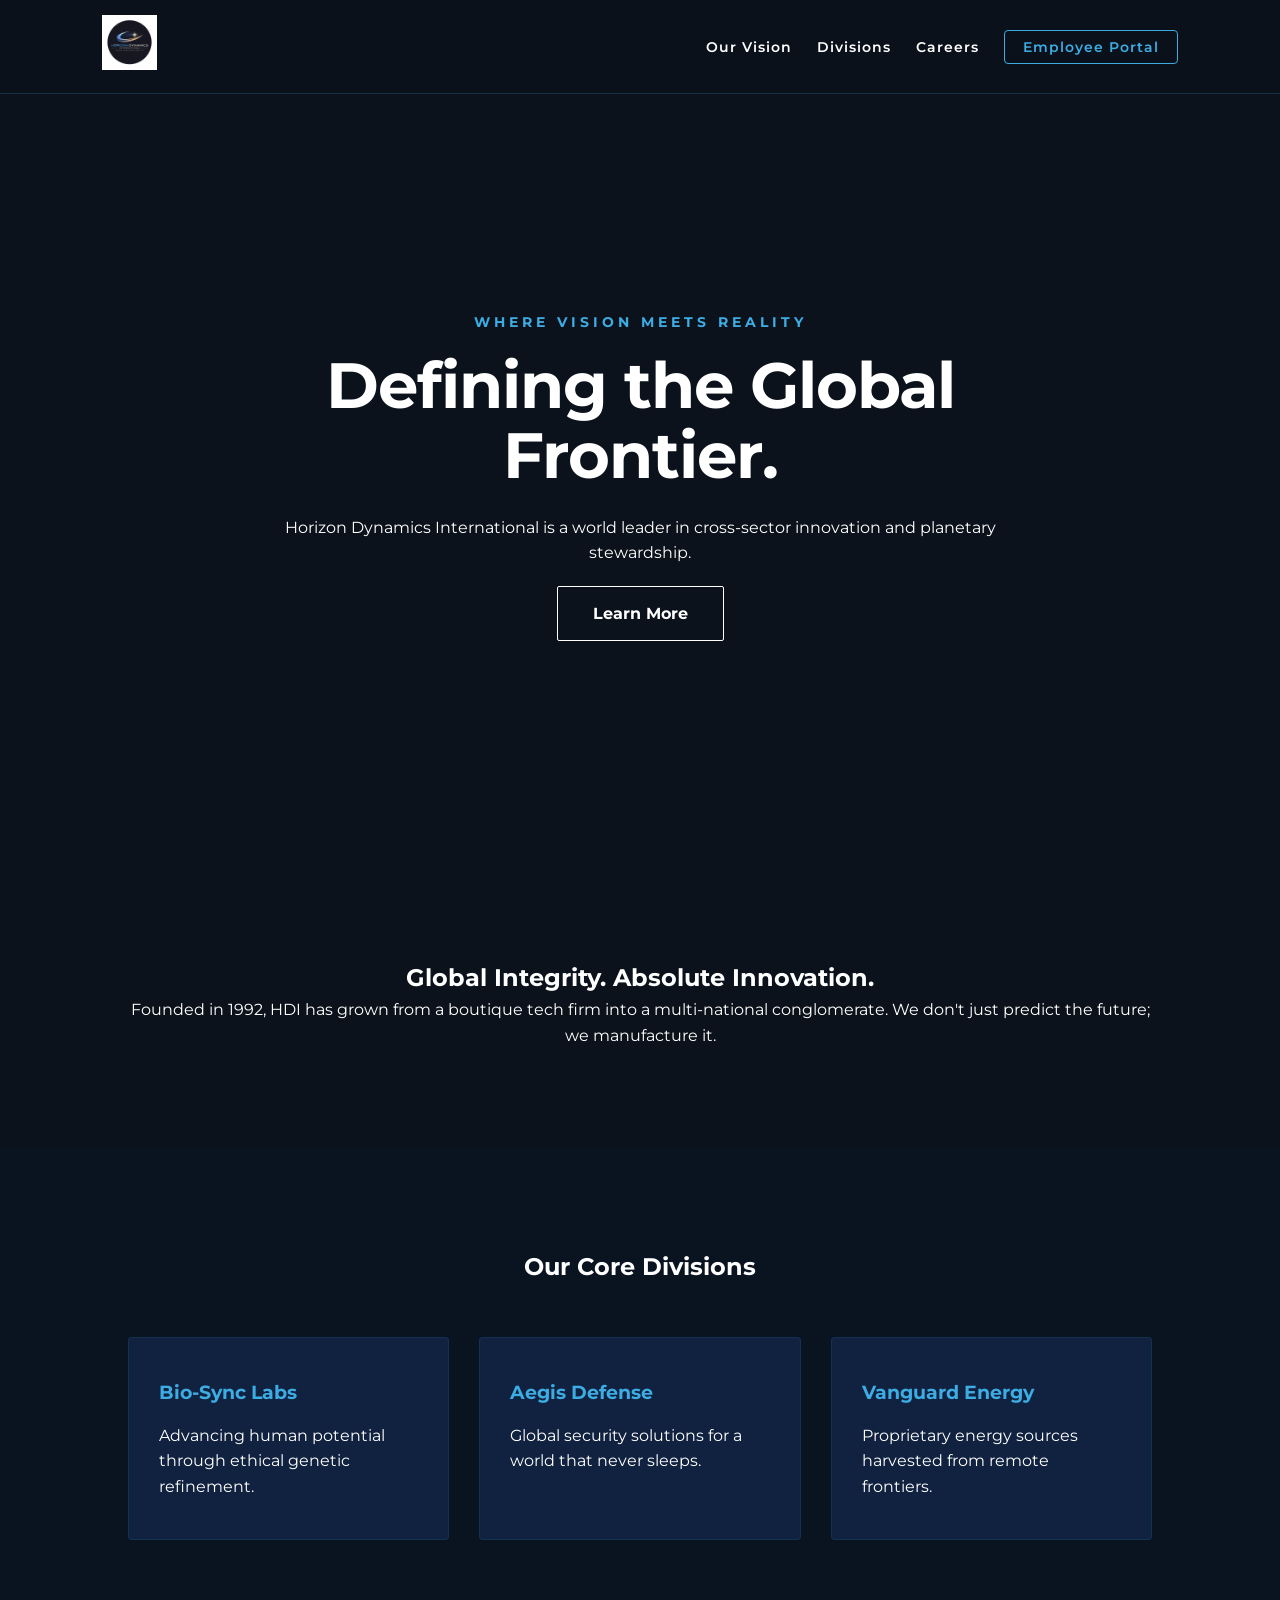
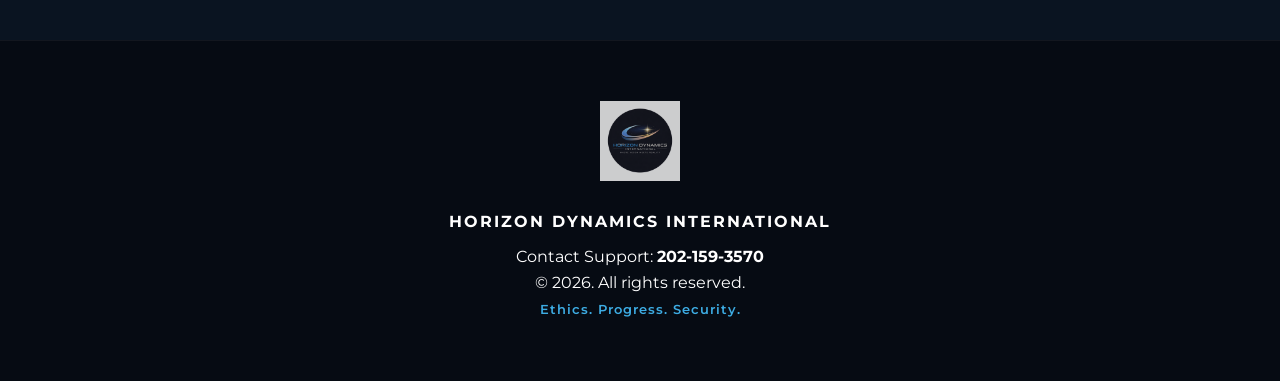
==== index.html @ 7ae7f32f "Add files via upload" ====
<!DOCTYPE html>
<html lang="en">
<head>
    <meta charset="UTF-8">
    <meta name="viewport" content="width=device-width, initial-scale=1.0">
    <title>Horizon Dynamics International | Where Vision Meets Reality</title>
    <link rel="stylesheet" href="style.css">
    <link href="https://fonts.googleapis.com/css2?family=Montserrat:wght@400;600;700&display=swap" rel="stylesheet">
</head>
<body>

    <nav>
        <div class="logo-container">
            <a href="index.html">
                <img src="hdi-logo.png" alt="HDI Logo" class="nav-logo-img">
            </a>
        </div>
        <ul>
            <li><a href="vision.html">Our Vision</a></li>
            <li><a href="divisions.html">Divisions</a></li>
            <li><a href="careers.html">Careers</a></li>
            <li><a href="portal.html" class="login-btn">Employee Portal</a></li>
        </ul>
    </nav>

    <header class="hero">
        <div class="hero-content">
            <p class="hero-slogan">WHERE VISION MEETS REALITY</p>
            <h1>Defining the Global Frontier.</h1>
            <p>Horizon Dynamics International is a world leader in cross-sector innovation and planetary stewardship.</p>
            <a href="vision.html" class="cta">Learn More</a>
        </div>
    </header>

    <section class="section">
        <h2>Global Integrity. Absolute Innovation.</h2>
        <p>Founded in 1992, HDI has grown from a boutique tech firm into a multi-national conglomerate. We don't just predict the future; we manufacture it.</p>
    </section>

    <section class="section bg-dark">
        <h2>Our Core Divisions</h2>
        <div class="grid">
            <div class="card">
                <h3>Bio-Sync Labs</h3>
                <p>Advancing human potential through ethical genetic refinement.</p>
            </div>
            <div class="card">
                <h3>Aegis Defense</h3>
                <p>Global security solutions for a world that never sleeps.</p>
            </div>
            <div class="card">
                <h3>Vanguard Energy</h3>
                <p>Proprietary energy sources harvested from remote frontiers.</p>
            </div>
        </div>
    </section>

    <footer>
        <img src="hdi-logo.png" alt="HDI Logo" class="footer-logo-img">
        <p class="brand-name">HORIZON DYNAMICS INTERNATIONAL</p>
        <p>Contact Support: <strong>202-159-3570</strong></p>
        <p>&copy; 2026. All rights reserved. <br> 
        <small>Ethics. Progress. Security.</small></p>
    </footer>

</body>
</html>
---- style.css ----
/* --- Brand Variables --- */
:root {
    --primary-bg: #0c121c;         /* Dark background from logo */
    --accent-blue: #3dace3;        /* Cyan from "HORIZON" text */
    --accent-glow: #fff5ca;        /* Warm glow from the star */
    --text-main: #ffffff;
    --text-muted: #8892b0;
    --card-bg: #112240;            /* Slightly lighter blue for contrast */
}

/* --- General Reset --- */
* { 
    margin: 0; 
    padding: 0; 
    box-sizing: border-box; 
}

body { 
    font-family: 'Montserrat', sans-serif; 
    line-height: 1.6; 
    color: var(--text-main); 
    background-color: var(--primary-bg);
    overflow-x: hidden;
}

/* --- Navigation --- */
nav {
    display: flex;
    justify-content: space-between;
    align-items: center;
    padding: 15px 8%;
    background-color: rgba(12, 18, 28, 0.95);
    backdrop-filter: blur(10px);
    position: sticky;
    top: 0;
    z-index: 1000;
    border-bottom: 1px solid rgba(61, 172, 227, 0.2);
}

.nav-logo-img {
    height: 55px; 
    transition: transform 0.3s ease;
}

.nav-logo-img:hover {
    transform: scale(1.05);
}

nav ul { display: flex; list-style: none; align-items: center; }
nav ul li { margin-left: 25px; }
nav ul li a { 
    color: var(--text-main); 
    text-decoration: none; 
    font-size: 0.85rem; 
    font-weight: 600;
    letter-spacing: 1px;
    transition: 0.3s; 
}

nav ul li a:hover { color: var(--accent-blue); }

.login-btn { 
    border: 1px solid var(--accent-blue); 
    padding: 8px 18px; 
    border-radius: 4px; 
    color: var(--accent-blue) !important;
}

.login-btn:hover {
    background-color: var(--accent-blue);
    color: var(--primary-bg) !important;
}

/* --- Hero Section --- */
.hero {
    height: 85vh;
    background: radial-gradient(circle at center, rgba(12, 18, 28, 0.4), var(--primary-bg)),
                url('https://images.unsplash.com/photo-1486406146926-c627a92ad1ab?auto=format&fit=crop&q=80&w=2070');
    background-size: cover;
    background-position: center;
    display: flex;
    align-items: center;
    justify-content: center;
    text-align: center;
}

.hero-content { max-width: 800px; padding: 20px; }

.hero-slogan {
    font-size: 0.9rem;
    color: var(--accent-blue);
    font-weight: 700;
    letter-spacing: 4px;
    margin-bottom: 1rem;
    text-transform: uppercase;
}

.hero-content h1 { 
    font-size: 4rem; 
    margin-bottom: 1.5rem; 
    letter-spacing: -1px;
    line-height: 1.1;
}

.cta { 
    display: inline-block;
    background-color: transparent;
    color: #fff;
    padding: 14px 35px; 
    text-decoration: none; 
    font-weight: bold; 
    border-radius: 2px; 
    border: 1px solid #fff;
    transition: 0.4s;
    margin-top: 20px;
}

.cta:hover { 
    background-color: #fff;
    color: var(--primary-bg);
    box-shadow: 0 0 20px rgba(255,255,255,0.4);
}

/* --- Sections & Cards --- */
.section { padding: 100px 10%; text-align: center; }
.bg-dark { background-color: #0a1421; }

.grid { 
    display: grid; 
    grid-template-columns: repeat(auto-fit, minmax(280px, 1fr)); 
    gap: 30px; 
    margin-top: 50px; 
}

.card { 
    background: var(--card-bg); 
    padding: 40px 30px; 
    border-radius: 4px; 
    border: 1px solid rgba(61, 172, 227, 0.1);
    transition: 0.3s;
    text-align: left;
}

.card:hover {
    transform: translateY(-10px);
    border-color: var(--accent-blue);
    box-shadow: 0 10px 30px rgba(0,0,0,0.5);
}

.card h3 { color: var(--accent-blue); margin-bottom: 15px; }

/* --- Footer --- */
footer { 
    padding: 60px 10%; 
    text-align: center; 
    background: #060b13;
    border-top: 1px solid rgba(255,255,255,0.05);
}

.footer-logo-img { height: 80px; margin-bottom: 20px; opacity: 0.8; }
.brand-name { font-weight: 700; letter-spacing: 2px; margin-bottom: 10px; }
footer small { color: var(--accent-blue); letter-spacing: 1px; font-weight: 600; }
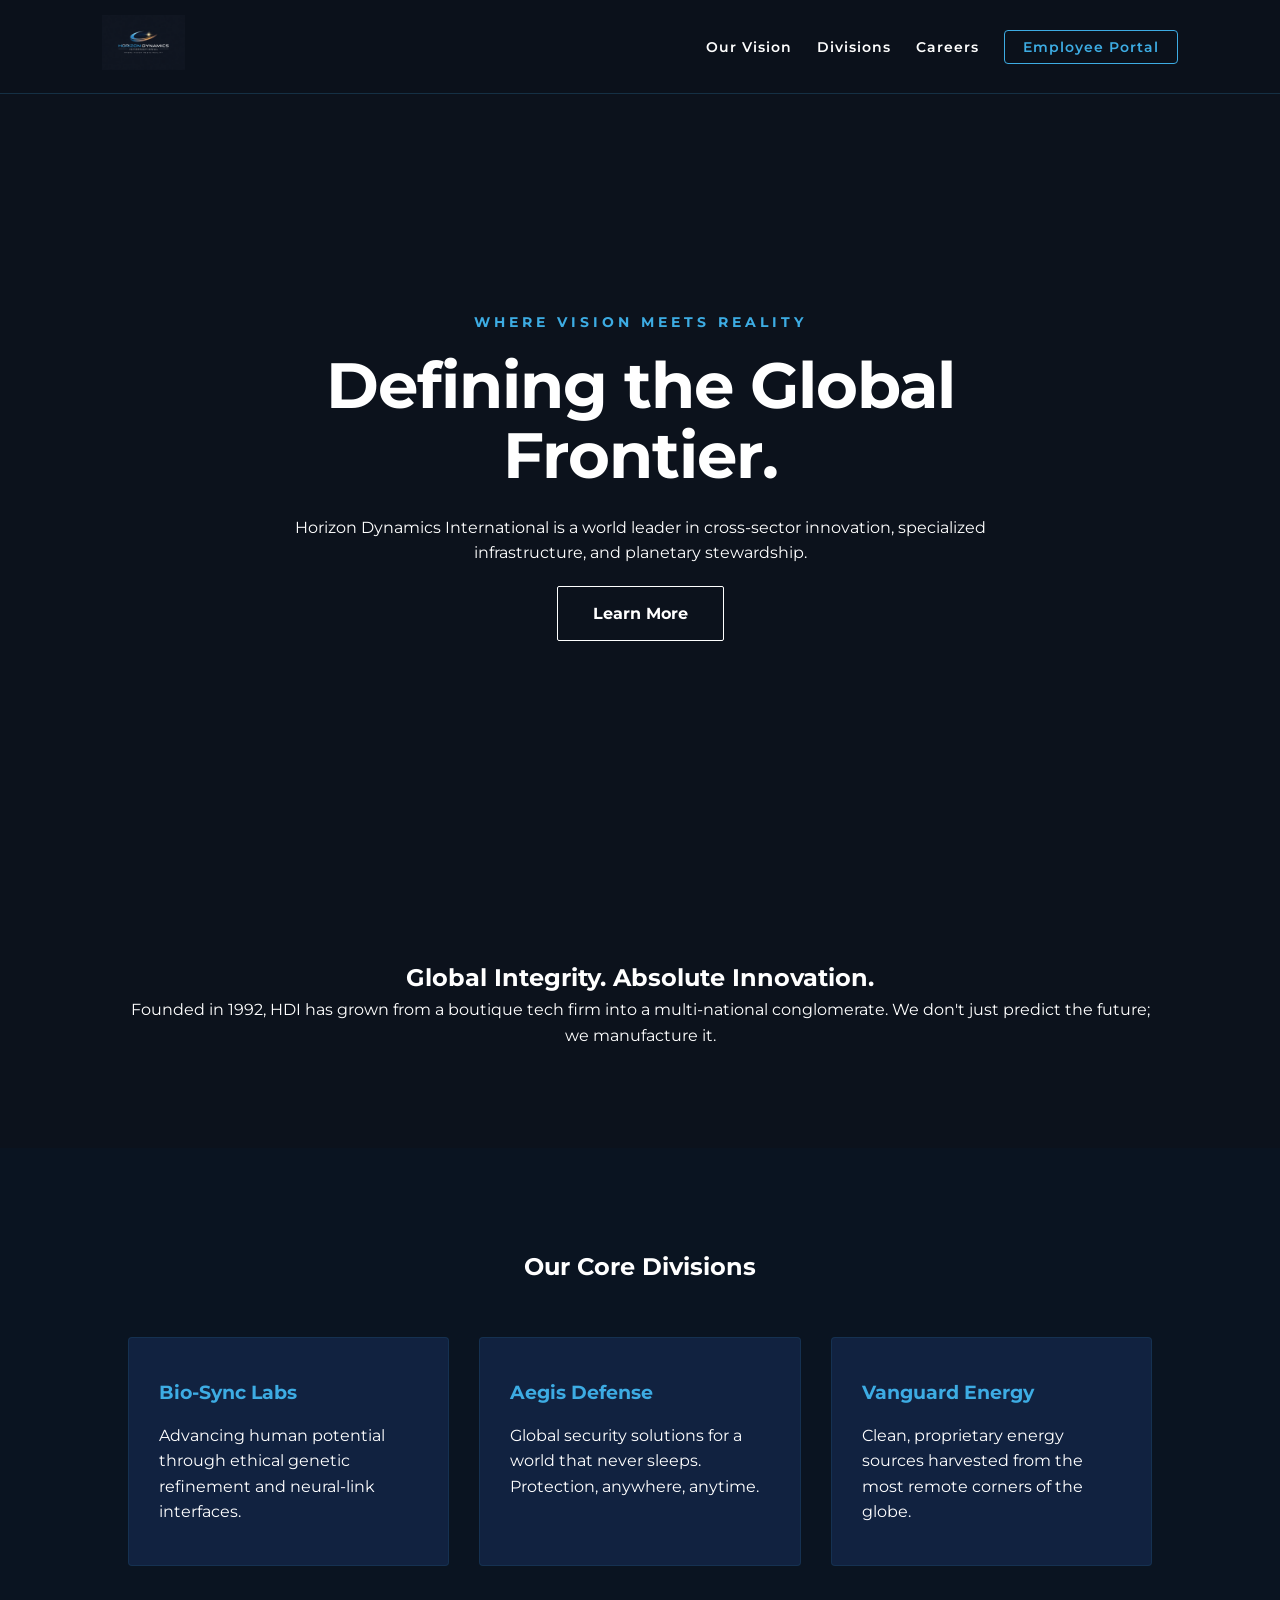
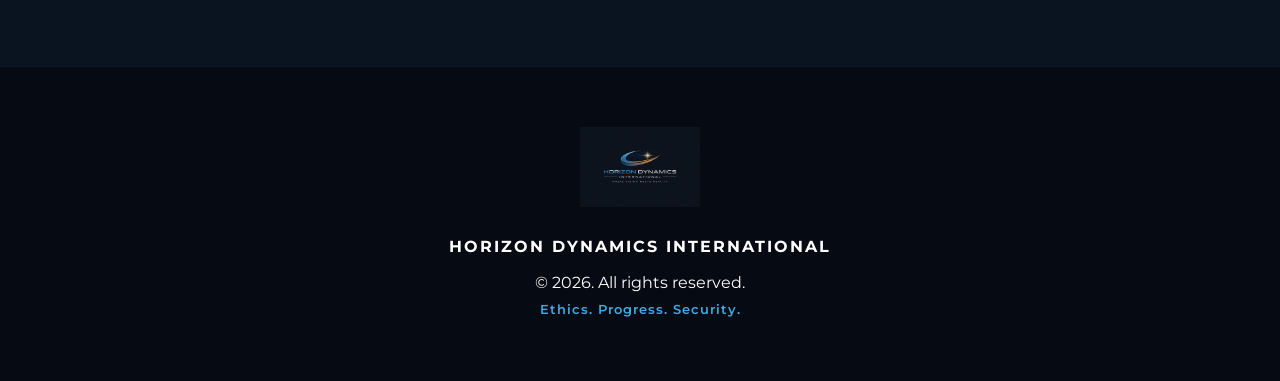
==== commit 44da407b: "Update index.html" ====
--- a/index.html
+++ b/index.html
@@ -12,7 +12,7 @@
     <nav>
         <div class="logo-container">
             <a href="index.html">
-                <img src="hdi-logo.png" alt="HDI Logo" class="nav-logo-img">
+                <img src="hdi-logo.png" alt="Horizon Dynamics International Logo" class="nav-logo-img">
             </a>
         </div>
         <ul>
@@ -27,30 +27,30 @@
         <div class="hero-content">
             <p class="hero-slogan">WHERE VISION MEETS REALITY</p>
             <h1>Defining the Global Frontier.</h1>
-            <p>Horizon Dynamics International is a world leader in cross-sector innovation and planetary stewardship.</p>
+            <p>Horizon Dynamics International is a world leader in cross-sector innovation, specialized infrastructure, and planetary stewardship.</p>
             <a href="vision.html" class="cta">Learn More</a>
         </div>
     </header>
 
-    <section class="section">
+    <section id="about" class="section">
         <h2>Global Integrity. Absolute Innovation.</h2>
         <p>Founded in 1992, HDI has grown from a boutique tech firm into a multi-national conglomerate. We don't just predict the future; we manufacture it.</p>
     </section>
 
-    <section class="section bg-dark">
+    <section id="divisions" class="section bg-dark">
         <h2>Our Core Divisions</h2>
         <div class="grid">
             <div class="card">
                 <h3>Bio-Sync Labs</h3>
-                <p>Advancing human potential through ethical genetic refinement.</p>
+                <p>Advancing human potential through ethical genetic refinement and neural-link interfaces.</p>
             </div>
             <div class="card">
                 <h3>Aegis Defense</h3>
-                <p>Global security solutions for a world that never sleeps.</p>
+                <p>Global security solutions for a world that never sleeps. Protection, anywhere, anytime.</p>
             </div>
             <div class="card">
                 <h3>Vanguard Energy</h3>
-                <p>Proprietary energy sources harvested from remote frontiers.</p>
+                <p>Clean, proprietary energy sources harvested from the most remote corners of the globe.</p>
             </div>
         </div>
     </section>
@@ -58,10 +58,9 @@
     <footer>
         <img src="hdi-logo.png" alt="HDI Logo" class="footer-logo-img">
         <p class="brand-name">HORIZON DYNAMICS INTERNATIONAL</p>
-        <p>Contact Support: <strong>202-159-3570</strong></p>
         <p>&copy; 2026. All rights reserved. <br> 
         <small>Ethics. Progress. Security.</small></p>
     </footer>
 
 </body>
-</html>+</html>
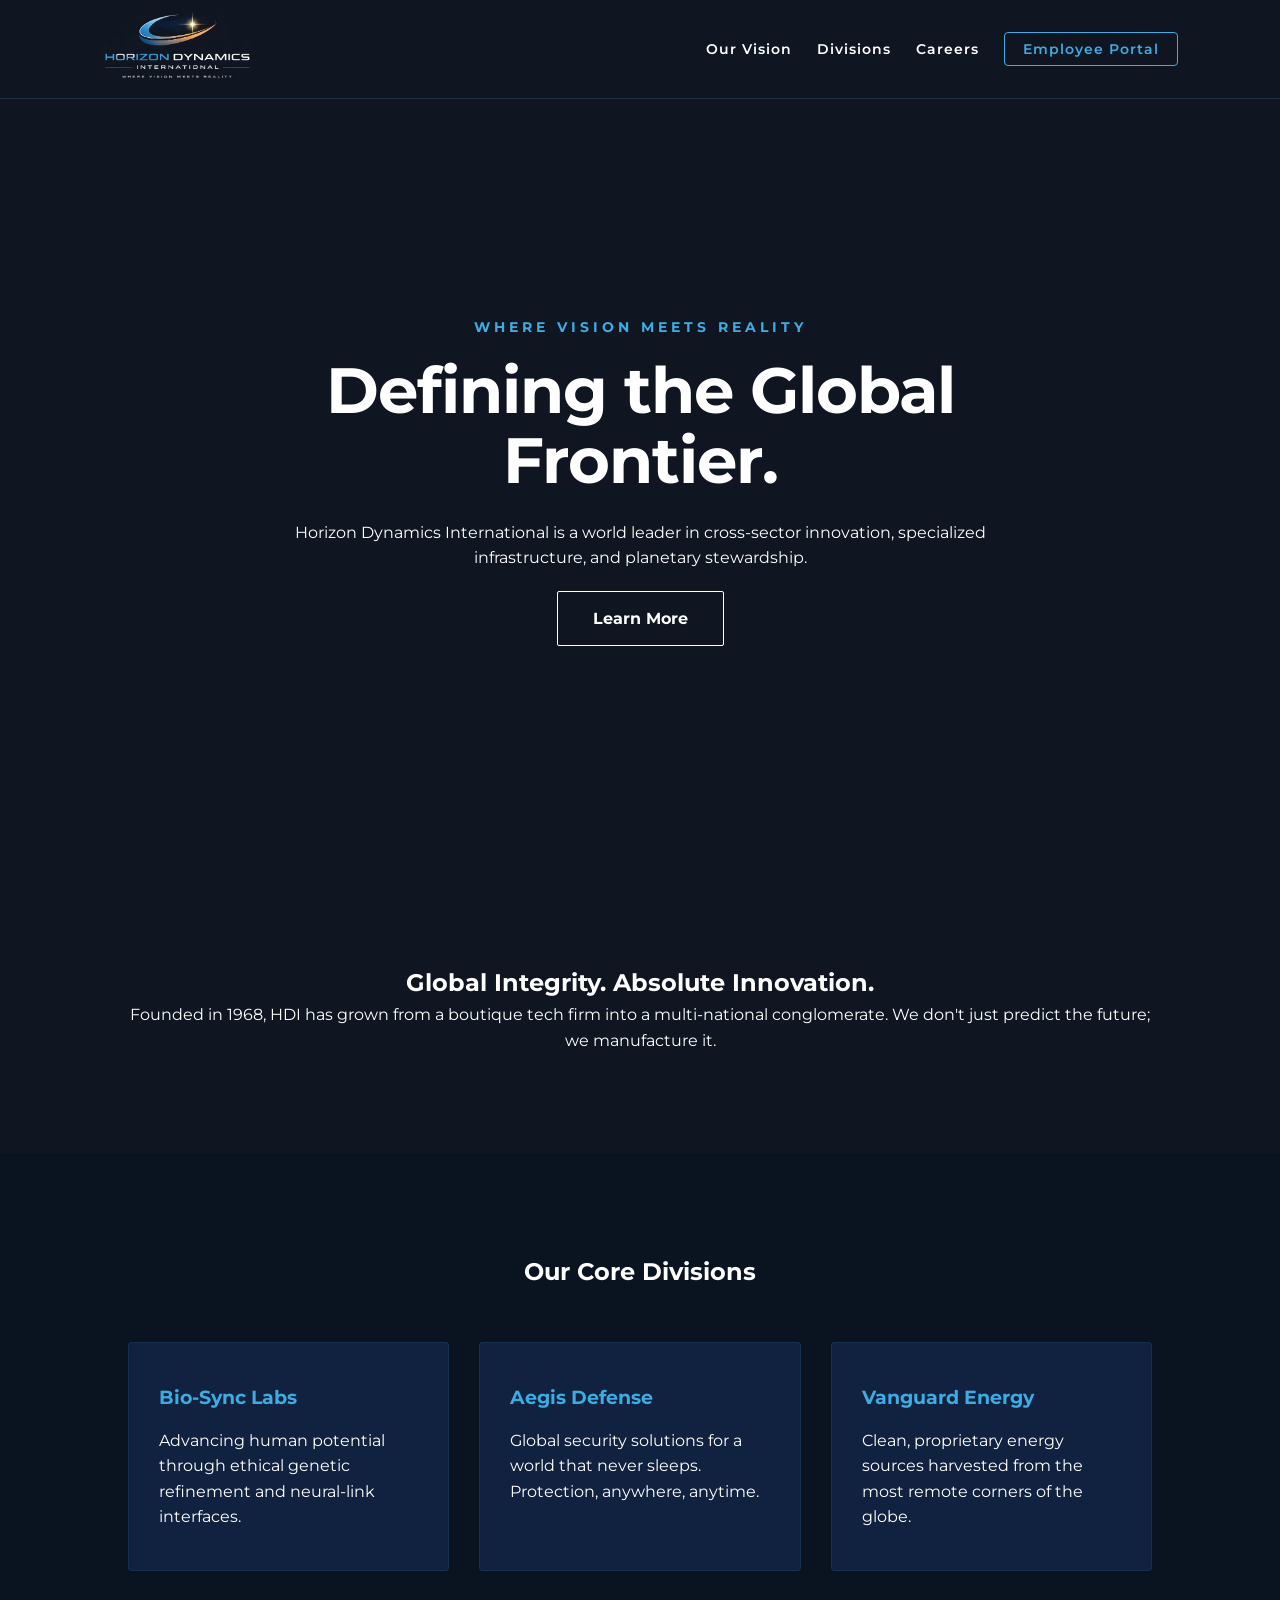
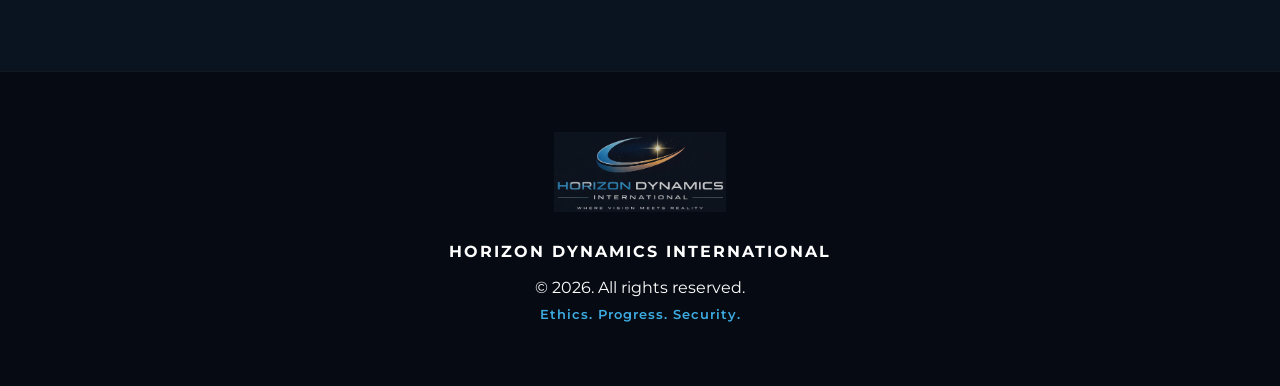
==== commit f39003f0: "Update index.html" ====
--- a/index.html
+++ b/index.html
@@ -28,13 +28,13 @@
             <p class="hero-slogan">WHERE VISION MEETS REALITY</p>
             <h1>Defining the Global Frontier.</h1>
             <p>Horizon Dynamics International is a world leader in cross-sector innovation, specialized infrastructure, and planetary stewardship.</p>
-            <a href="vision.html" class="cta">Learn More</a>
+            <a href="learn-more.html" class="cta">Learn More</a>
         </div>
     </header>
 
     <section id="about" class="section">
         <h2>Global Integrity. Absolute Innovation.</h2>
-        <p>Founded in 1992, HDI has grown from a boutique tech firm into a multi-national conglomerate. We don't just predict the future; we manufacture it.</p>
+        <p>Founded in 1968, HDI has grown from a boutique tech firm into a multi-national conglomerate. We don't just predict the future; we manufacture it.</p>
     </section>
 
     <section id="divisions" class="section bg-dark">
@@ -64,3 +64,4 @@
 
 </body>
 </html>
+
--- a/style.css
+++ b/style.css
@@ -1,20 +1,15 @@
-/* --- Brand Variables --- */
+/* --- Brand Colors (Derived from Logo) --- */
 :root {
-    --primary-bg: #0c121c;         /* Dark background from logo */
-    --accent-blue: #3dace3;        /* Cyan from "HORIZON" text */
-    --accent-glow: #fff5ca;        /* Warm glow from the star */
+    --primary-bg: #101621;         /* UPDATED: Matches logo background */
+    --accent-blue: #3dace3;        /* Bright cyan from "HORIZON" text */
+    --accent-glow: #fff5ca;        /* Subtle warm glow from the starburst */
     --text-main: #ffffff;
     --text-muted: #8892b0;
-    --card-bg: #112240;            /* Slightly lighter blue for contrast */
+    --card-bg: #112240;            /* Slightly lighter dark for contrast */
 }
 
 /* --- General Reset --- */
-* { 
-    margin: 0; 
-    padding: 0; 
-    box-sizing: border-box; 
-}
-
+* { margin: 0; padding: 0; box-sizing: border-box; }
 body { 
     font-family: 'Montserrat', sans-serif; 
     line-height: 1.6; 
@@ -28,8 +23,9 @@
     display: flex;
     justify-content: space-between;
     align-items: center;
-    padding: 15px 8%;
-    background-color: rgba(12, 18, 28, 0.95);
+    padding: 10px 8%; 
+    /* Updates the navbar background to match the logo */
+    background-color: var(--primary-bg);
     backdrop-filter: blur(10px);
     position: sticky;
     top: 0;
@@ -38,7 +34,8 @@
 }
 
 .nav-logo-img {
-    height: 55px; 
+    height: 70px;
+    width: auto;
     transition: transform 0.3s ease;
 }
 
@@ -74,7 +71,8 @@
 /* --- Hero Section --- */
 .hero {
     height: 85vh;
-    background: radial-gradient(circle at center, rgba(12, 18, 28, 0.4), var(--primary-bg)),
+    /* Uses the new background color to blend the gradient */
+    background: radial-gradient(circle at center, rgba(16, 22, 33, 0.4), var(--primary-bg)),
                 url('https://images.unsplash.com/photo-1486406146926-c627a92ad1ab?auto=format&fit=crop&q=80&w=2070');
     background-size: cover;
     background-position: center;
@@ -159,4 +157,4 @@
 
 .footer-logo-img { height: 80px; margin-bottom: 20px; opacity: 0.8; }
 .brand-name { font-weight: 700; letter-spacing: 2px; margin-bottom: 10px; }
-footer small { color: var(--accent-blue); letter-spacing: 1px; font-weight: 600; }+footer small { color: var(--accent-blue); letter-spacing: 1px; font-weight: 600; }
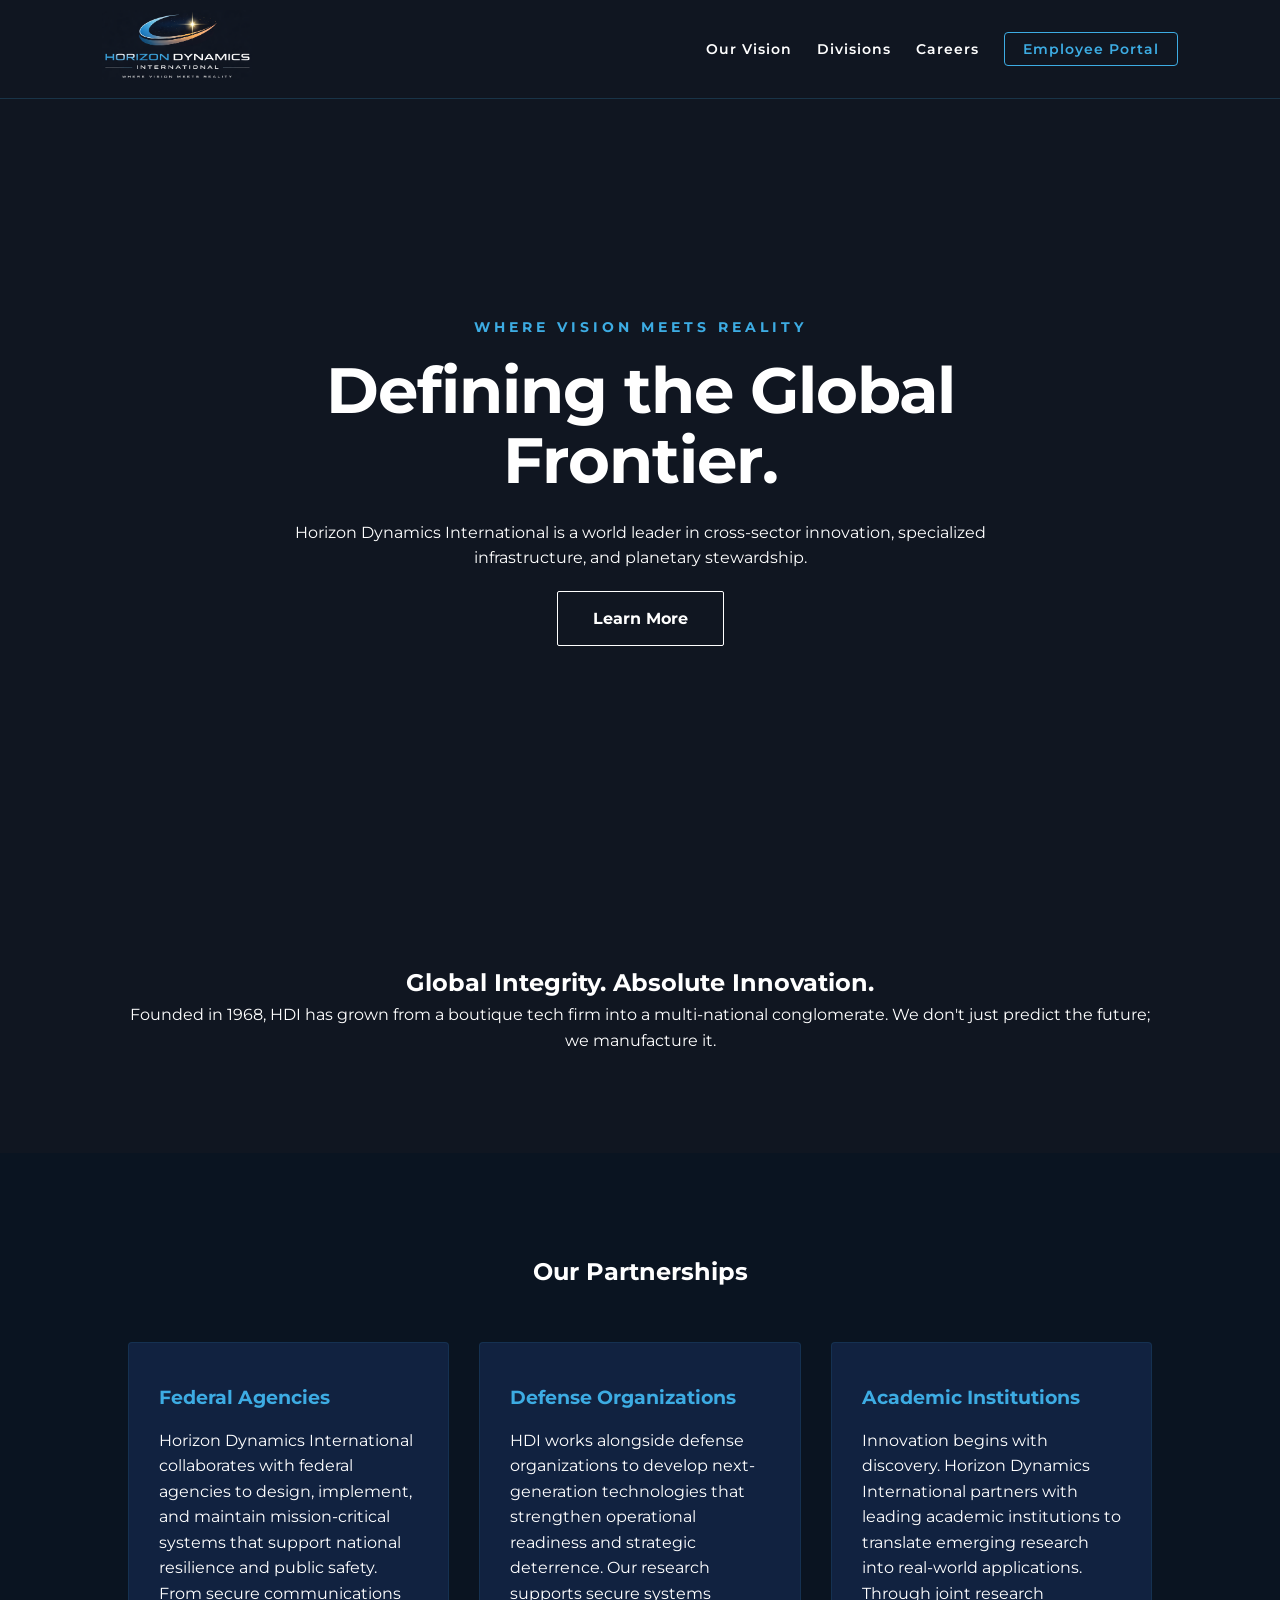
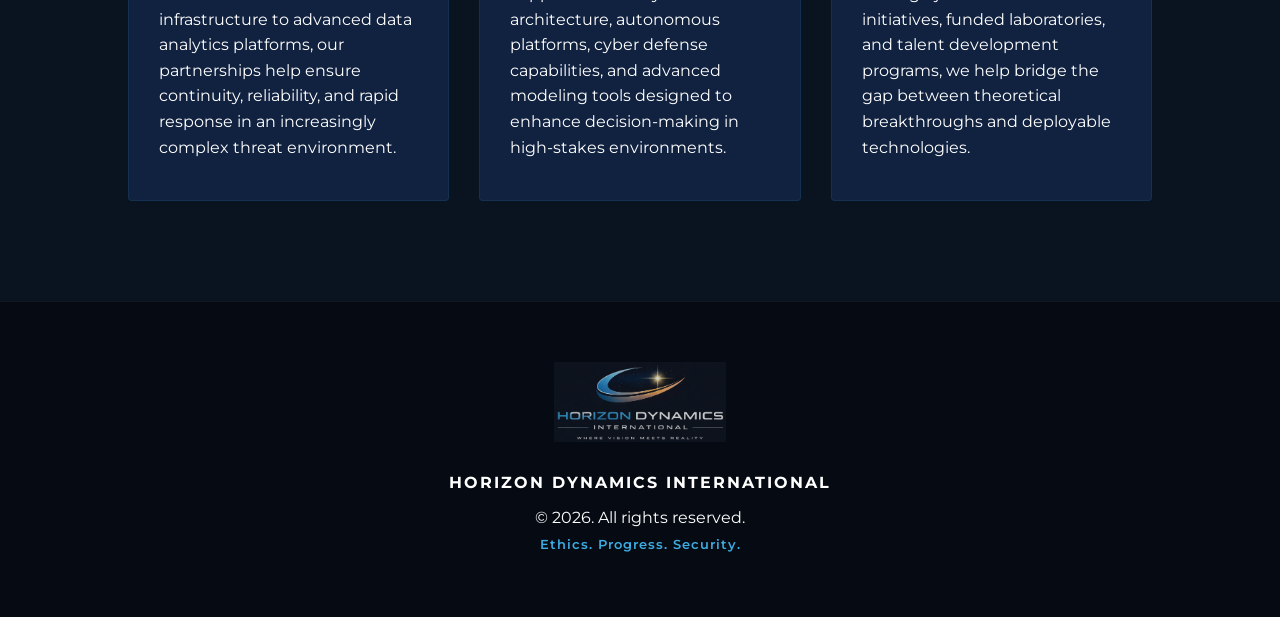
==== commit 3df3c894: "Update index.html" ====
--- a/index.html
+++ b/index.html
@@ -38,19 +38,19 @@
     </section>
 
     <section id="divisions" class="section bg-dark">
-        <h2>Our Core Divisions</h2>
+        <h2>Our Partnerships</h2>
         <div class="grid">
             <div class="card">
-                <h3>Bio-Sync Labs</h3>
-                <p>Advancing human potential through ethical genetic refinement and neural-link interfaces.</p>
+                <h3>Federal Agencies</h3>
+                <p> Horizon Dynamics International collaborates with federal agencies to design, implement, and maintain mission-critical systems that support national resilience and public safety. From secure communications infrastructure to advanced data analytics platforms, our partnerships help ensure continuity, reliability, and rapid response in an increasingly complex threat environment.</p>
             </div>
             <div class="card">
-                <h3>Aegis Defense</h3>
-                <p>Global security solutions for a world that never sleeps. Protection, anywhere, anytime.</p>
+                <h3>Defense Organizations</h3>
+                <p>HDI works alongside defense organizations to develop next-generation technologies that strengthen operational readiness and strategic deterrence. Our research supports secure systems architecture, autonomous platforms, cyber defense capabilities, and advanced modeling tools designed to enhance decision-making in high-stakes environments.</p>
             </div>
             <div class="card">
-                <h3>Vanguard Energy</h3>
-                <p>Clean, proprietary energy sources harvested from the most remote corners of the globe.</p>
+                <h3>Academic Institutions</h3>
+                <p>Innovation begins with discovery. Horizon Dynamics International partners with leading academic institutions to translate emerging research into real-world applications. Through joint research initiatives, funded laboratories, and talent development programs, we help bridge the gap between theoretical breakthroughs and deployable technologies.</p>
             </div>
         </div>
     </section>
@@ -65,3 +65,5 @@
 </body>
 </html>
 
+
+
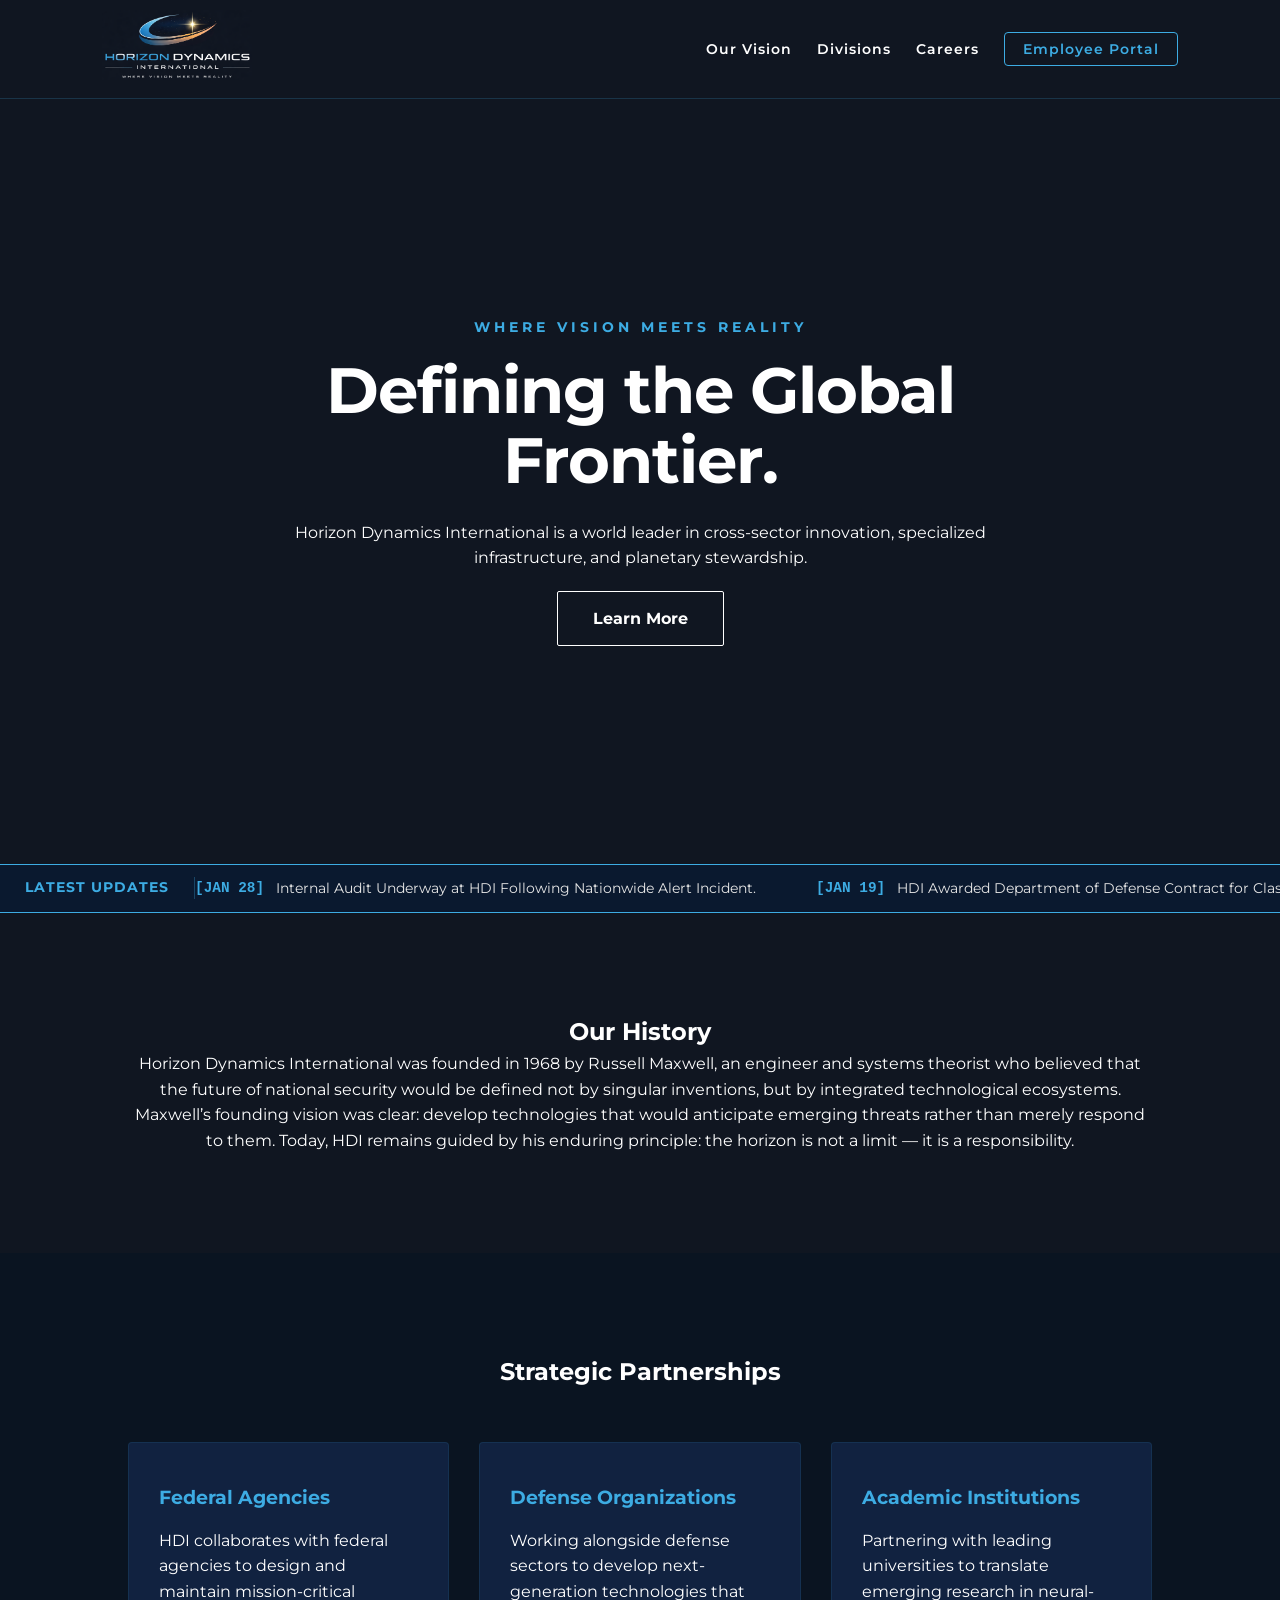
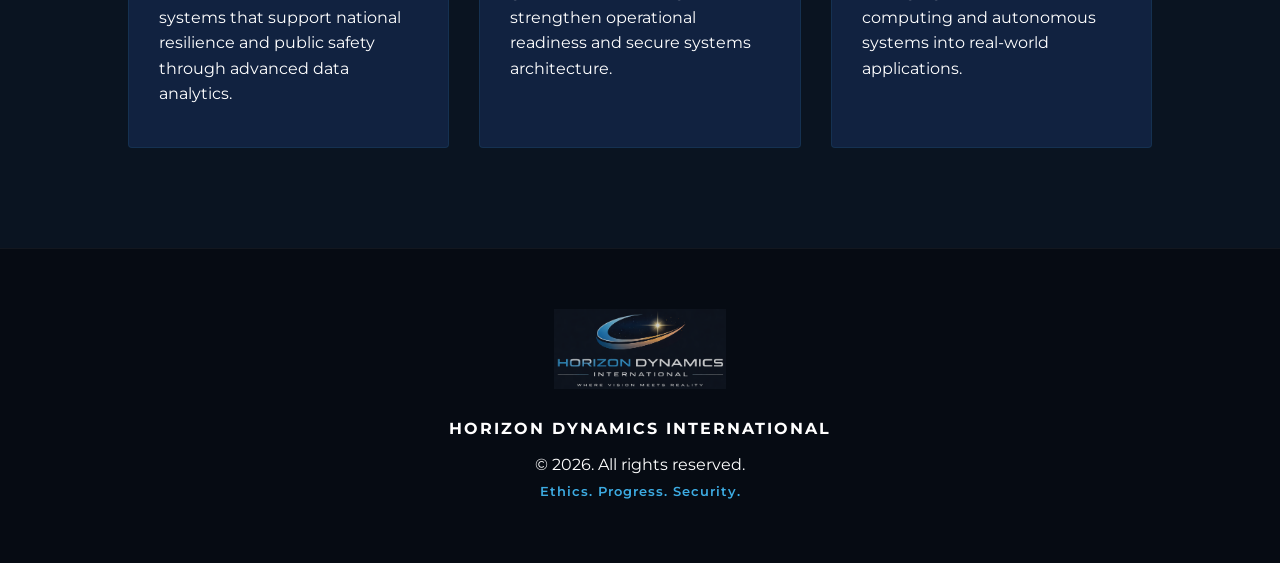
==== commit 06c67124: "Update index.html" ====
--- a/index.html
+++ b/index.html
@@ -6,6 +6,63 @@
     <title>Horizon Dynamics International | Where Vision Meets Reality</title>
     <link rel="stylesheet" href="style.css">
     <link href="https://fonts.googleapis.com/css2?family=Montserrat:wght@400;600;700&display=swap" rel="stylesheet">
+    <style>
+        /* News Banner Styling */
+        .news-banner {
+            background-color: #0a192f;
+            border-top: 1px solid #3dace3;
+            border-bottom: 1px solid #3dace3;
+            padding: 12px 0;
+            display: flex;
+            align-items: center;
+            overflow: hidden;
+            white-space: nowrap;
+            position: relative;
+        }
+
+        .news-label {
+            background-color: #0a192f;
+            color: #3dace3;
+            font-weight: 700;
+            text-transform: uppercase;
+            padding: 0 25px;
+            z-index: 10;
+            font-size: 0.85rem;
+            letter-spacing: 1px;
+            border-right: 1px solid rgba(61, 172, 227, 0.3);
+        }
+
+        .news-ticker-container {
+            display: flex;
+            gap: 60px;
+            animation: ticker-scroll 35s linear infinite;
+        }
+
+        .news-item {
+            color: #e6e6e6;
+            font-size: 0.9rem;
+            display: flex;
+            align-items: center;
+        }
+
+        .news-item span {
+            color: #3dace3;
+            margin-right: 12px;
+            font-weight: 600;
+            font-family: monospace;
+        }
+
+        /* Ticker Animation */
+        @keyframes ticker-scroll {
+            0% { transform: translateX(0); }
+            100% { transform: translateX(-50%); } 
+        }
+
+        /* Pause on hover for players to investigate the cipher */
+        .news-banner:hover .news-ticker-container {
+            animation-play-state: paused;
+        }
+    </style>
 </head>
 <body>
 
@@ -32,25 +89,41 @@
         </div>
     </header>
 
-    <section id="about" class="section">
-        <h2>Global Integrity. Absolute Innovation.</h2>
-        <p>Founded in 1968, HDI has grown from a boutique tech firm into a multi-national conglomerate. We don't just predict the future; we manufacture it.</p>
+    <section class="news-banner">
+        <div class="news-label">Latest Updates</div>
+        <div class="news-ticker-container">
+            <div class="news-item"><span>[JAN 28]</span> Internal Audit Underway at HDI Following Nationwide Alert Incident.</div>
+            <div class="news-item"><span>[JAN 19]</span> HDI Awarded Department of Defense Contract for Classified Defense Program.</div>
+            <div class="news-item"><span>[JAN 12]</span> tq paqe zaf dqyqnqd itmf tmbbqzqp fa tuyi</div>
+            <div class="news-item"><span>[JAN 05]</span> CEO Olivia Bennett Addresses Global Energy Summit on Upcoming Product Line.</div>
+            
+            <div class="news-item"><span>[JAN 28]</span> Internal Audit Underway at HDI Following Nationwide Alert Incident.</div>
+            <div class="news-item"><span>[JAN 19]</span> HDI Awarded Department of Defense Contract for Classified Defense Program.</div>
+            <div class="news-item"><span>[JAN 12]</span> tq paqe zaf dqyqnqd itmf tmbbqzqp fa tuyi</div>
+            <div class="news-item"><span>[JAN 05]</span> CEO Olivia Bennett Addresses Global Energy Summit on Upcoming Product Line.</div>
+        </div>
     </section>
 
-    <section id="divisions" class="section bg-dark">
-        <h2>Our Partnerships</h2>
+    <section id="about" class="section">
+        <h2>Our History</h2>
+        <p>Horizon Dynamics International was founded in 1968 by Russell Maxwell, an engineer and systems theorist who believed that the future of national security would be defined not by singular inventions, but by integrated technological ecosystems.</p>
+        <p>Maxwell’s founding vision was clear: develop technologies that would anticipate emerging threats rather than merely respond to them. Today, HDI remains guided by his enduring principle: the horizon is not a limit — it is a responsibility.</p>
+    </section>
+
+    <section id="partnerships" class="section bg-dark">
+        <h2>Strategic Partnerships</h2>
         <div class="grid">
             <div class="card">
                 <h3>Federal Agencies</h3>
-                <p> Horizon Dynamics International collaborates with federal agencies to design, implement, and maintain mission-critical systems that support national resilience and public safety. From secure communications infrastructure to advanced data analytics platforms, our partnerships help ensure continuity, reliability, and rapid response in an increasingly complex threat environment.</p>
+                <p>HDI collaborates with federal agencies to design and maintain mission-critical systems that support national resilience and public safety through advanced data analytics.</p>
             </div>
             <div class="card">
                 <h3>Defense Organizations</h3>
-                <p>HDI works alongside defense organizations to develop next-generation technologies that strengthen operational readiness and strategic deterrence. Our research supports secure systems architecture, autonomous platforms, cyber defense capabilities, and advanced modeling tools designed to enhance decision-making in high-stakes environments.</p>
+                <p>Working alongside defense sectors to develop next-generation technologies that strengthen operational readiness and secure systems architecture.</p>
             </div>
             <div class="card">
                 <h3>Academic Institutions</h3>
-                <p>Innovation begins with discovery. Horizon Dynamics International partners with leading academic institutions to translate emerging research into real-world applications. Through joint research initiatives, funded laboratories, and talent development programs, we help bridge the gap between theoretical breakthroughs and deployable technologies.</p>
+                <p>Partnering with leading universities to translate emerging research in neural-computing and autonomous systems into real-world applications.</p>
             </div>
         </div>
     </section>
@@ -64,6 +137,3 @@
 
 </body>
 </html>
-
-
-
